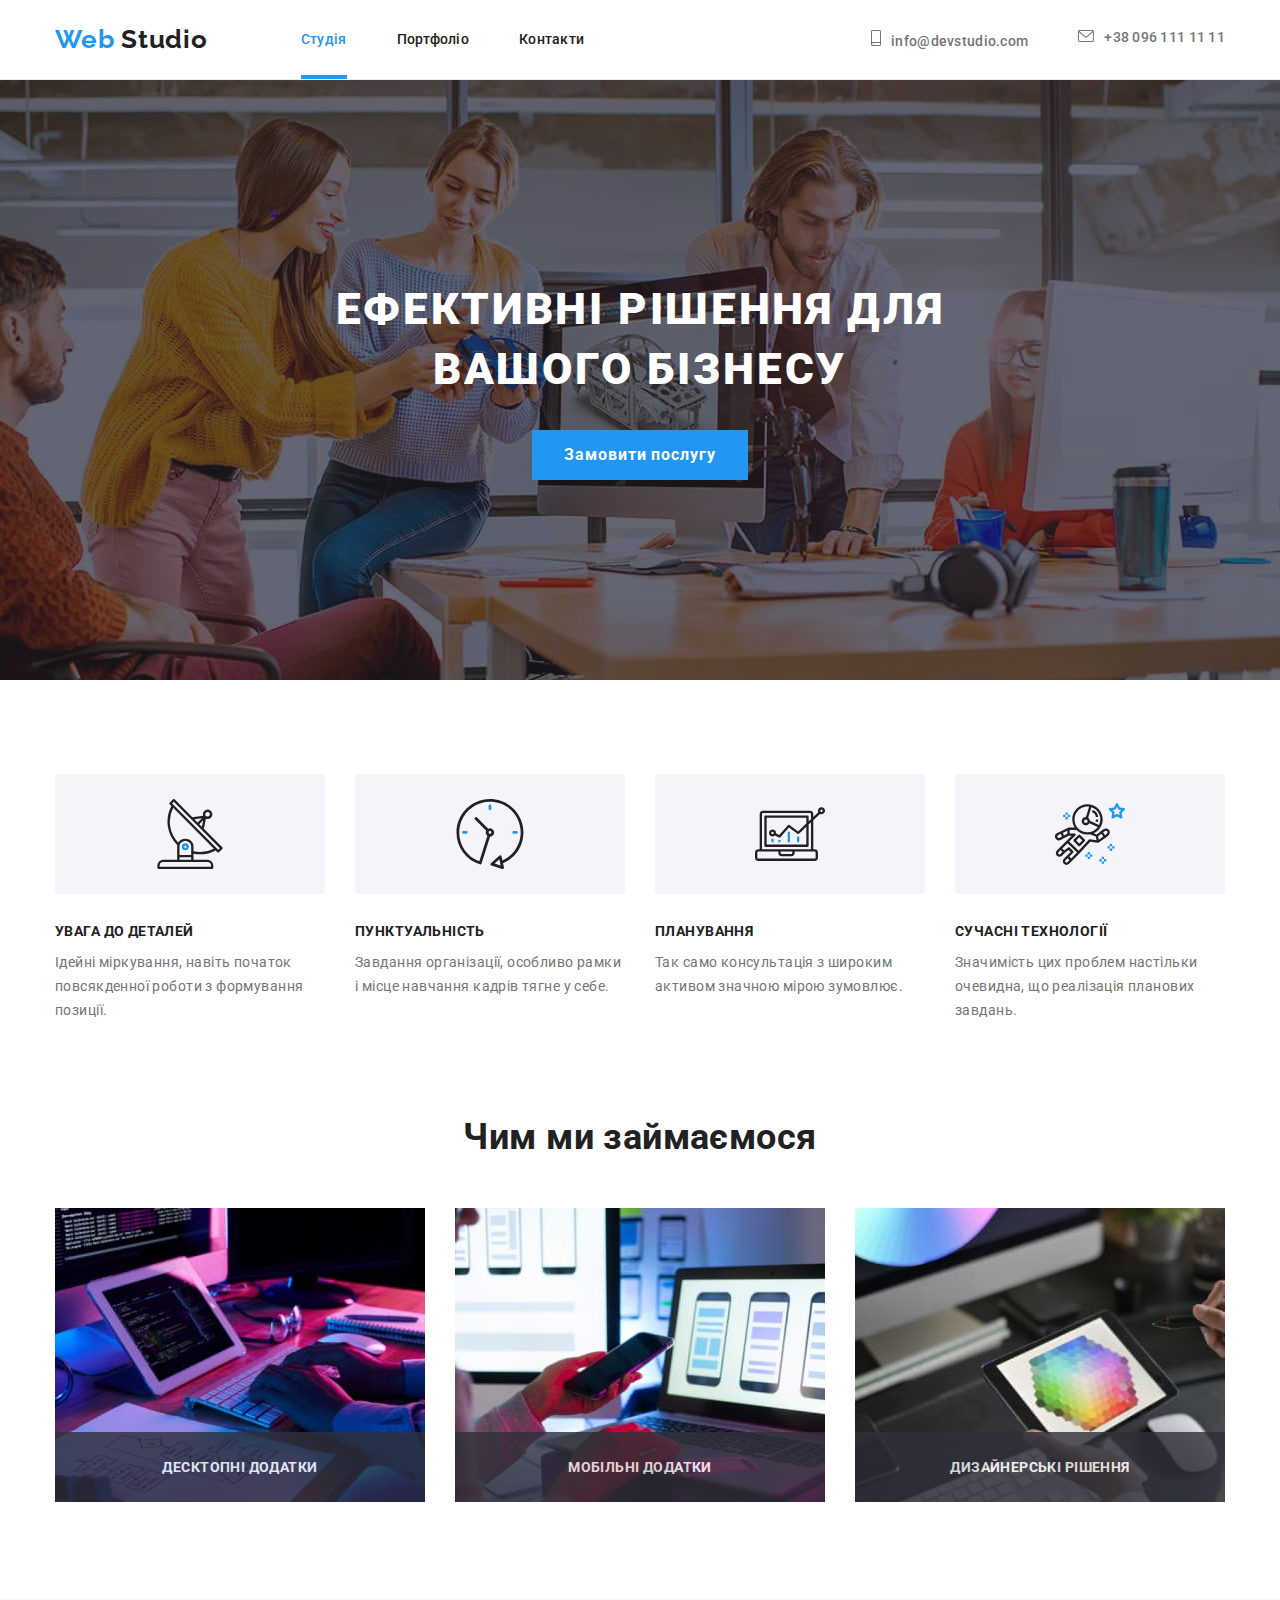
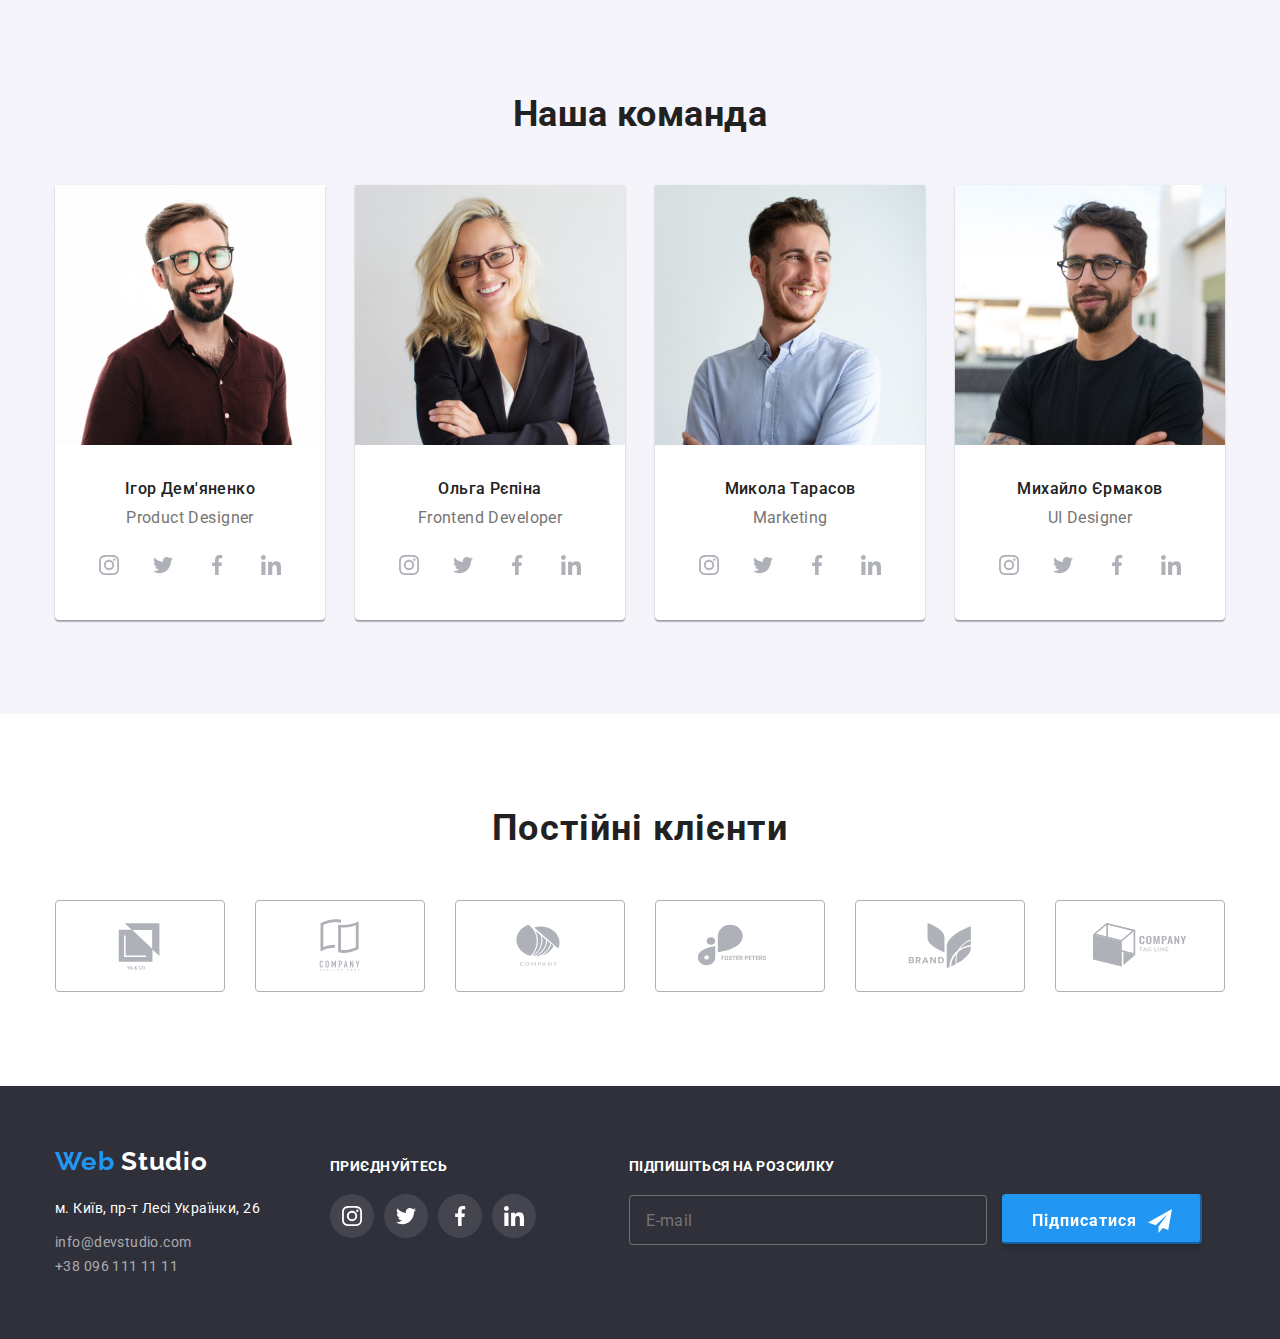
==== index.html @ ec2398a0 "btn footer" ====
<!DOCTYPE html>
<html lang="uk">
<head>
    <meta charset="UTF-8">
    <meta http-equiv="X-UA-Compatible" content="IE=edge">
    <meta name="viewport" content="width=device-width, initial-scale=1.0">
    <title>Studio</title>
    <link href="https://fonts.googleapis.com/css2?family=Raleway:wght@700&family=Roboto:wght@400;500;700;900&display=swap"
        rel="stylesheet">
    <link rel="stylesheet" href="https://cdnjs.cloudflare.com/ajax/libs/modern-normalize/1.1.0/modern-normalize.min.css">
    <link rel="stylesheet" href="./css/styles.css">
</head>
<body>
   
    <header>
        <div class="container-header container">
        
         <a href="/index.html" lang="en" class="logo">Web <span>Studio</span> </a>
        <nav>
            <ul class="menu-bar">
                
                <li class="menu-bar-item"><a href="./index.html" class="active nav">Студія</a></li>
                <li class="menu-bar-item"><a href="./portfolio.html" class="nav">Портфоліо</a></li>
                <li class="menu-bar-item"><a href="" class="nav">Контакти</a></li>
            </ul> 
        </nav>
             <ul class="contacts">
                
                <li class="contacts-list">
                    
                    <a href="mailto:info@devstudio.com" class="contact">
                        <svg class="contacts-icon" width="10" height="16">
                        <use class="phone-icon" href="./images/icons.svg#icon-smartphone"></use>
                    </svg>info@devstudio.com</a></li>
                <li class="contacts-list">
                   
                    <a href="tel:+380961111111" class="contact">
                        <svg class="contacts-icon" width="16" height="12">
                        <use class="envelope-icon" href="./images/icons.svg#icon-envelope-hover"></use>
                    </svg>+38 096 111 11 11</a></li>
             </ul>
            </div> 
    </header>
    <main>
        
        <section class="hello">
            <div class="container-hello container">
            <h1 class="hello-title">Ефективні рішення для вашого бізнесу</h1>
            <button type="button" class="btn-main" data-modal-open>Замовити послугу</button>
            </div>
            <div class="backdrop is-hidden" data-modal>
                <div class="modal">
                    
                    <button class="close" type="button" data-modal-close>
                        <svg class="close-img" width="30" height="30">
                            <use href="./images/icons.svg#icon-close">
                            </use>
                        </svg>
                    </button>
                </div>
            </div>
        </section>
        
        <section class="advantages">
            <h2 class="advantages-title">Наші переваги</h2>

            <div class="container-advantages container">

            
           
            <ul class="services">
                <li class="services-item">
                    <div class="image">
                <svg class="antenna icon">
                <use href="./images/icons.svg#icon-antenna" ></use>
                </svg>
                    </div>
                    <h3 class="services-title">УВАГА ДО ДЕТАЛЕЙ</h3>
                    <p class="services-text">Ідейні міркування, навіть початок повсякденної роботи з формування позиції.</p>
                </li>
                <li class="services-item">
                    <div class="image">
                        <svg class="clock icon">
                            <use href="./images/icons.svg#icon-clock"></use>
                        </svg>
                    </div>
                    <h3 class="services-title">ПУНКТУАЛЬНІСТЬ</h3>
                    <p class="services-text">Завдання організації, особливо рамки і місце навчання кадрів тягне у себе.</p>
                </li>
                <li class="services-item">
                    <div class="image">
                        <svg class="diagrmm icon">
                            <use href="./images/icons.svg#icon-diagram"></use>
                        </svg>
                    </div>
                    <h3 class="services-title">ПЛАНУВАННЯ</h3>
                    <p class="services-text">Так само консультація з широким активом значною мірою зумовлює.</p>
                </li>
                <li class="services-item">
                    <div class="image">
                        <svg class="astronaut icon">
                            <use href="./images/icons.svg#icon-astronaut"></use>
                        </svg>
                    </div>
                    <h3 class="services-title">СУЧАСНІ ТЕХНОЛОГІЇ</h3>
                    <p class="services-text">Значимість цих проблем настільки очевидна, що реалізація планових завдань.</p>
                </li>
            </ul>
            </div>
         </section>

         <section class="about">
            <div class="container-about container">
            <h2 class="about-title">Чим ми займаємося</h2>
          
            <ul class="pictures">
                <li class="pic">
                    <div class="about-overlay-wrapper">
                        <img src="./images/img1.jpg" alt="програміст кодує сайт" width="370">
                        <p class="about-overlay">Десктопні додатки</p>
                   </div>
            </li>
                <li class="pic">
                    <div class="about-overlay-wrapper">
                        <img src="./images/img2.jpg" alt="людина перед комп'ютером з мобільним телефоном в руках" width="370">
                         <p class="about-overlay">Мобільні додатки</p>
                    </div>
            </li>
                <li class="pic">
                    <div class="about-overlay-wrapper">
                        <img src="./images/img3.jpg" alt="людина сидить перед комп'ютером з планшетом в руках" width="370">
                        <p class="about-overlay">Дизайнерські рішення</p>
                    </div>    
            </li>
            </ul>
          
            </div>
        </section>
        
        <section class="our-team">
            <div class="container-our-team container">
            <h2 class="our-team-title">Наша команда</h2>
            <ul class="persons">
                <li class="person">
                    <img class="face" src="./images/person1.jpg" alt="фото чоловіка" width="270">
                    <div class="description">
                    <h3 class="name">Ігор Дем'яненко</h3>
                    <p class="position" lang="en">Product Designer</p>

                <ul class="icon-list">
                    <li class="icon-item">
                        <a href="" class="icon-item-link" rel="noopener noreferre" target="_blank">
                            <svg class="soc-net" width="20" height="20">
                                <use href="./images/icons.svg#icon-instagram"></use>
                            </svg>
                        </a>
                    </li>
                    <li class="icon-item">
                        <a href="" class="icon-item-link" rel="noopener noreferre" target="_blank">
                            <svg class="soc-net" width="20" height="20">
                                <use href="./images/icons.svg#icon-twitter"></use>
                            </svg>
                        </a>
                    </li>
                    <li class="icon-item">
                        <a href="" class="icon-item-link" rel="noopener noreferre" target="_blank">
                            <svg class="soc-net" width="20" height="20">
                                <use href="./images/icons.svg#icon-facebook"></use>
                            </svg>
                        </a>
                    </li>
                    <li class="icon-item">
                        <a href="" class="icon-item-link" rel="noopener noreferre" target="_blank">
                            <svg class="soc-net" width="20" height="20">
                                <use href="./images/icons.svg#icon-linkedin"></use>
                            </svg>
                        </a>
                    </li>
                </ul>
                    </div>
                </li>
                <li class="person">
                    <img class="face" src="./images/person2.jpg" alt="фото жінки" width="270">
                    <div class="description">
                    <h3 class="name">Ольга Рєпіна</h3>
                    <p class="position" lang="en">Frontend Developer</p>
                    <ul class="icon-list">
                        <li class="icon-item">
                            <a href="" class="icon-item-link" rel="noopener noreferre" target="_blank">
                                <svg class="soc-net" width="20" height="20">
                                    <use href="./images/icons.svg#icon-instagram"></use>
                                </svg>
                            </a>
                        </li>
                        <li class="icon-item">
                            <a href="" class="icon-item-link" rel="noopener noreferre" target="_blank">
                                <svg class="soc-net" width="20" height="20">
                                    <use href="./images/icons.svg#icon-twitter"></use>
                                </svg>
                            </a>
                        </li>
                        <li class="icon-item">
                            <a href="" class="icon-item-link" rel="noopener noreferre" target="_blank">
                                <svg class="soc-net" width="20" height="20">
                                    <use href="./images/icons.svg#icon-facebook"></use>
                                </svg>
                            </a>
                        </li>
                        <li class="icon-item">
                            <a href="" class="icon-item-link" rel="noopener noreferre" target="_blank">
                                <svg class="soc-net" width="20" height="20">
                                    <use href="./images/icons.svg#icon-linkedin"></use>
                                </svg>
                            </a>
                        </li>
                    </ul>
                </div>

                </li>
                <li class="person">
                    <img class="face" src="./images/person3.jpg" alt="фото чоловіка" width="270">
                    <div class="description">
                    <h3 class="name">Микола Тарасов</h3>
                    <p class="position" lang="en">Marketing</p>
                    <ul class="icon-list">
                        <li class="icon-item">
                            <a href="" class="icon-item-link" rel="noopener noreferre" target="_blank">
                                <svg class="soc-net" width="20" height="20">
                                    <use href="./images/icons.svg#icon-instagram"></use>
                                </svg>
                            </a>
                        </li>
                        <li class="icon-item">
                            <a href="" class="icon-item-link" rel="noopener noreferre" target="_blank">
                                <svg class="soc-net" width="20" height="20">
                                    <use href="./images/icons.svg#icon-twitter"></use>
                                </svg>
                            </a>
                        </li>
                        <li class="icon-item">
                            <a href="" class="icon-item-link" rel="noopener noreferre" target="_blank">
                                <svg class="soc-net" width="20" height="20">
                                    <use href="./images/icons.svg#icon-facebook"></use>
                                </svg>
                            </a>
                        </li>
                        <li class="icon-item">
                            <a href="" class="icon-item-link" rel="noopener noreferre" target="_blank">
                                <svg class="soc-net" width="20" height="20">
                                    <use href="./images/icons.svg#icon-linkedin"></use>
                                </svg>
                            </a>
                        </li>
                    </ul>
                    </div>
                </li>
                <li class="person">
                    <img class="face" src="./images/person4.jpg" alt="фото чоловіка" width="270">
                   <div class="description">
                    <h3 class="name">Михайло Єрмаков</h3>
                    <p class="position" lang="en">UI Designer</p>
                    <ul class="icon-list">
                        <li class="icon-item">
                            <a href="" class="icon-item-link" rel="noopener noreferre" target="_blank">
                                <svg class="soc-net" width="20" height="20">
                                    <use href="./images/icons.svg#icon-instagram"></use>
                                </svg>
                            </a>
                        </li>
                        <li class="icon-item">
                            <a href="" class="icon-item-link" rel="noopener noreferre" target="_blank">
                                <svg class="soc-net" width="20" height="20">
                                    <use href="./images/icons.svg#icon-twitter"></use>
                                </svg>
                            </a>
                        </li>
                        <li class="icon-item">
                            <a href="" class="icon-item-link" rel="noopener noreferre" target="_blank">
                                <svg class="soc-net" width="20" height="20">
                                    <use href="./images/icons.svg#icon-facebook"></use>
                                </svg>
                            </a>
                        </li>
                        <li class="icon-item">
                            <a href="" class="icon-item-link" rel="noopener noreferre" target="_blank">
                                <svg class="soc-net" width="20" height="20">
                                    <use href="./images/icons.svg#icon-linkedin"></use>
                                </svg>
                            </a>
                        </li>
                    </ul>
                    </div>
                </li>
            </ul>
            </div>
        </section>
        <section class="clients">
            <div class="container-clients container">
                <h2 class="clients-title">
                    Постійні клієнти
                </h2>
                <ul class="clients-icons">
                    <li class="client-icon">
                        <a href="" class="client-icon-logo" target="_blank" rel="noreferrer noopener">
                            <svg class="icon-logo" width="106" height="60">
                                <use href="./images/icons.svg#icon-logo-ya"></use>
                            </svg>
                        </a>
                    </li>
                    <li class="client-icon">
                        <a href="" class="client-icon-logo" target="_blank" rel="noreferrer noopener">
                            <svg class="icon-logo" width="106" height="60">
                                <use href="./images/icons.svg#icon-logo-company-tag"></use>
                            </svg>
                        </a>
                    </li>
                    <li class="client-icon">
                        <a href="" class="client-icon-logo" target="_blank" rel="noreferrer noopener">
                            <svg class="icon-logo" width="106" height="60">
                                <use href="./images/icons.svg#icon-logo-comp"></use>
                            </svg>
                        </a>
                    </li>
                    <li class="client-icon">
                        <a href="" class="client-icon-logo" target="_blank" rel="noreferrer noopener">
                            <svg class="icon-logo" width="106" height="60">
                                <use href="./images/icons.svg#icon-logo-foster""></use>
                            </svg>
                        </a>
                    </li>
                    <li class="client-icon">
                        <a href="" class="client-icon-logo" target="_blank" rel="noreferrer noopener">
                            <svg class="icon-logo" width="106" height="60">
                                <use href="./images/icons.svg#icon-logo-brand"></use>
                            </svg>
                        </a>
                    </li>
                    <li class="client-icon">
                        <a href="" class="client-icon-logo" target="_blank" rel="noreferrer noopener">
                            <svg class="icon-logo" width="106" height="60">
                                <use href="./images/icons.svg#icon-logo-tag"></use>
                            </svg>
                        </a>
                    </li>
                </ul>
            </div>
        </section>

    </main>

    <footer>
        <div class="container-address container">
            <div class="address-wrapper">
        <a href="/index.html" lang="en" class="logo footer-logo">Web <span class="footer-span">Studio</span> </a>
        
        <address class="address">
                м. Київ, пр-т Лесі Українки, 26 <br>
        
                <ul class="contacts-footer">
                    <li class="contact-footer-item"><a href="mailto:info@devstudio.com" class="contact-footer">info@devstudio.com</a></li>
                    <li class="contact-footer-item"><a href="tel:+380961111111" class="contact-footer">+38 096 111 11 11</a></li>
                </ul>
                
        </address> 

        </div>
        <div class="join">
            <p class="join-title">Приєднуйтесь</p>
            <ul class="icon-list footer-icons">
                <li class="icon-item">
                    <a href="" class="icon-item-link footer-icon-link" rel="noopener noreferre" target="_blank">
                        <svg class="soc-net" width="20" height="20">
                            <use href="./images/icons.svg#icon-instagram"></use>
                        </svg>
                    </a>
                </li>
                <li class="icon-item">
                    <a href="" class="icon-item-link footer-icon-link" rel="noopener noreferre" target="_blank">
                        <svg class="soc-net" width="20" height="20">
                            <use href="./images/icons.svg#icon-twitter"></use>
                        </svg>
                    </a>
                </li>
                <li class="icon-item">
                    <a href="" class="icon-item-link footer-icon-link" rel="noopener noreferre" target="_blank">
                        <svg class="soc-net" width="20" height="20">
                            <use href="./images/icons.svg#icon-facebook"></use>
                        </svg>
                    </a>
                </li>
                <li class="icon-item">
                    <a href="" class="icon-item-link footer-icon-link" rel="noopener noreferre" target="_blank">
                        <svg class="soc-net" width="20" height="20">
                            <use href="./images/icons.svg#icon-linkedin"></use>
                        </svg>
                    </a>
                </li>
            </ul>
        </div>
        <div class="form-sign-up">
         <form class="sign-up">

            <b class="sign-up-title">Підпишіться на розсилку</b>

            <lable for="user-email" class="sign-up-email-lable"></lable>
            <input class="sign-up-email" type="email" name="email" id="user-email" placeholder="E-mail">
            <button type="submit" class="btn-sign-up">Підписатися</button>
         </form>
        
</div>
    </div>
    </footer>
<script src="./js/modal.js"></script>
</body>
</html>
---- css/styles.css ----
:root {
  --main-text-color: #757575;
  --title-color: #212121;
  --active-element-color: #2196f3;
  --additional-color: #ffffff;
  --footer-color: #2f303a;
}

body {
  color: var(--main-text-color);

  font-family: "Roboto", sans-serif;
  font-weight: 400;
  font-size: 14px;

  letter-spacing: 0.03em;
  margin: 0;
}

ul {
  list-style: none;
}

a {
  text-decoration: none;
  color: inherit;
}

.container {
  width: 1200px;
  margin: 0 auto;
  padding: 0 15px;

}

/*-----------------header-----------*/

.logo {
  display: block;
  margin-right: 93px;
  color: var(--active-element-color);
  text-decoration: none;

  font-family: "Raleway", sans-serif;
  font-weight: 700;
  font-size: 26px;
  line-height: 1.2;
  letter-spacing: 0.03em;
}

.logo>span {
  color: var(--title-color);
}

.menu-bar {
  display: flex;
  padding-left: 0;
  margin-top: 0;
  margin-bottom: 0;


}

.menu-bar-item {
  margin-right: 50px;
  
}

.logo>.footer-span {
  color: var(--additional-color);
}


.contacts {
  display: flex;

  margin-top: 0;
  margin-bottom: 0;
  margin-left: auto;

  padding-left: 0;

  font-family: "Roboto";
  font-style: normal;
  font-weight: 500;
  line-height: 1.14;
  letter-spacing: 0.02em;

  color: var(--main-text-color);
}

.contacts-list {
  justify-content: center;
}

.contacts-list:not(:last-child) {
  margin-right: 50px;
}

.contact {
  display: inline-block;
  fill: var(--main-text-color);
  transition:color 250ms cubic-bezier(0.4, 0, 0.2, 1),
  fill 250ms cubic-bezier(0.4, 0, 0.2, 1);
}



.contacts-icon {
  margin-right: 10px;

}

.nav:hover,
.nav:focus,
.contact:hover,
.contact:focus {
  color: var(--active-element-color);
  fill: var(--active-element-color);
  
}


nav {
  color: var(--title-color);
  font-weight: 500;
  line-height: 1.14;
  letter-spacing: 0.02em;
  
}
.nav{
transition: color 250ms cubic-bezier(0.4, 0, 0.2, 1);
}

.active {
  color: var(--active-element-color);
  position:relative;
  
}

.active::after {
  position: absolute;
  bottom: -32px;
  content: '';
  display: block;
  width: 100%;
  border-bottom: 4px solid #2196F3;

}

.active:hover::after{}

.container-header {
  display: flex;
  align-items: center;
}

header {
  
  padding-top: 24px;
  padding-bottom: 24px;
  border-bottom: 1px solid #ECECEC;

}
/*---------------backdrop------------*/

.backdrop{
  position:fixed;
  top:0;
  left:0;

  width:100%;
  height:100%;

  background-color:rgba(0, 0, 0, 0.2); 
  opacity:1;
  transition:opacity 1000ms cubic-bezier(0.4, 0, 0.2, 1);

}

.modal{

  position:absolute;
  display:flex;
  justify-content: end;

  padding: 8px;


  height:581px;
  width:528px;

  background-color: white;
  top:50%;
  left:50%;
  opacity:1;
  transform:translate(-50%, -50%) scaleX(1);
 
  transition:scale 1s cubic-bezier(0.4, 0, 0.2, 1),
  opacity 1s cubic-bezier(0.4, 0, 0.2, 1);
  
  }

  .backdrop.is-hidden.modal{
    transform: translate(-50%, -50%) scale(0);
    opacity:0;
  }


.close{
  display:block;
  display:flex;
  
  width: 30px;
  height: 30px;
  margin:0;
  padding:0;
  border-radius: 50% 50%;
  overflow: hidden;
  background-color: #FFFFFF;
  border: 1px solid rgba(0, 0, 0, 0.1);
}

.close-img{
  display: block;
  align-items: center;
  justify-content: center;
  
}

.backdrop.is-hidden{
  opacity: 0;
  pointer-events: none;
  
}

/*---------------hero------------*/

.hello {
  background-image: linear-gradient(rgba(47, 48, 58, 0.4), rgba(47, 48, 58, 0.4)),
    url('../images/hero.jpg');
  background-color: #2F303A66;
  margin: 0 auto;
  max-width: 1600px;
  height: 600px;
  background-position: center;
  padding-top: 200px;
  padding-bottom: 200px;
}


.hello-title {
  width: 696px;
  margin-top: 0px;
  margin-bottom: 30px;
  margin-left: auto;
  margin-right: auto;

  color: var(--additional-color);

  font-weight: 900;
  font-size: 44px;
  line-height: 1.36;

  text-align: center;
  letter-spacing: 0.06em;
  text-transform: uppercase;
}



h2,
h3 {
  color: var(--title-color);
}



footer {
  background-color: var(--footer-color);
}

.btn-main {
  display: block;
  min-width: 216px;
  height: 50px;
  margin: 0 auto;
  border: 1px transparent;


  color: var(--additional-color);
  background-color: var(--active-element-color);

  font-family: inherit;
  font-weight: 700;
  font-size: 16px;
  line-height: 1.88;

  text-align: center;
  letter-spacing: 0.06em;
 
  
}



/*---------------advantages------------*/

.advantages {
  padding-top: 94px;
  padding-bottom: 94px;

}

.image {
  width: 270px;
  height: 120px;
  background-color: #F5F4FA;
  display: flex;
  justify-content: center;
  align-items: center;
  border-radius: 4px;
}

.icon {
  display: block;
  width: 70px;
  height: 70px;


}

.services-title {
  font-weight: 700;
  line-height: 1.14;
  letter-spacing: 0.03em;
  text-transform: uppercase;
  font-size: 14px;
  margin: 0;
  margin-top: 30px;


}

.services {
  display: flex;
  margin: 0;
  padding: 0;
}

.services-item:not(:last-of-type) {
  margin-right: 30px;
}

.advantages-title {
  margin: -1;
  position: absolute;
  width: 1px;
  height: 1px;
  border: 0;
  padding: 0;
  white-space: nowrap;
  clip-path: inset(100%);
  clip: rect(0 0 0 0);
  overflow: hidden;

}

.services-text {
  margin: 0;
  padding-top: 10px;
  line-height: calc(24/14);
}



/*---------------about------------*/

.about {
  padding-top: 0;
  padding-bottom: 94px
}

.about-title {
  font-weight: 700;
  font-size: 36px;
  line-height: 1.17;
  text-align: center;
  margin: 0;

}

.pictures {
  margin: 0;
  padding: 0;
  display: flex;
  margin-top: 50px;

}

.pic:not(:last-child) {
  margin-right: 30px;
}

.pic {
  display: block;
}

.about-overlay {

  position: absolute;
  bottom: 3px;
  left: 0;

  width: 370px;
  height: 70px;
  background-color: #2F303A;
  opacity: 0.8;
  margin: 0;


  font-weight: 700;
  font-size: 14px;
  line-height: 16px;
  text-align: center;
  letter-spacing: 0.03em;
  text-transform: uppercase;
  padding-top: 27px;

  color: var(--additional-color);


}

.about-overlay-wrapper {
  position: relative;
}


/*---------------our team------------*/

.our-team {
  padding-top: 94px;
  padding-bottom: 94px;
  background-color: #F5F4FA;
}

.our-team-title {
  font-weight: 700;
  font-size: 36px;
  line-height: 1.17;
  text-align: center;
  margin-bottom: 50px;
  margin-top: 0;

}


.name {
  margin: 0;
  font-weight: 500;
  font-size: 16px;
  line-height: 1.2;

  text-align: center;
}

.position {
  margin-top: 10px;
  margin-left: 0;
  margin-bottom: 0;
  margin-right: 0;
  font-size: 16px;
  line-height: 1.19;

  text-align: center;
}

.description {
  padding-top: 30px;
  padding-bottom: 30px;
}

.persons {
  display: flex;
  padding: 0;
  margin: 0;

}

.person {
  box-shadow: 0px 1px 3px rgba(0, 0, 0, 0.12), 0px 1px 1px rgba(0, 0, 0, 0.14), 0px 2px 1px rgba(0, 0, 0, 0.2);
  border-radius: 0px 0px 4px 4px;
  background-color: var(--additional-color);
}



.person:not(:last-of-type) {
  margin-right: 30px;
}

.icon-list {
  list-style: none;
  display: flex;
  margin-top: 16px;
  margin-left: 32px;
  padding: 0;

}



.icon-item:not(:last-of-type) {
  margin-right: 10px;
}

.soc-net {
  display: block;
  margin: 12px auto;

}

.icon-item-link {
  display: inline-block;
  width: 44px;
  height: 44px;
  color: var(--main-text-color);
  fill: #AFB1B8;
  border:none;
  background-color: var(--additional-color);
  transition: fill 250ms cubic-bezier(0.4, 0, 0.2, 1),
  border-radius 250ms cubic-bezier(0.4, 0, 0.2, 1),
  border-color 250ms cubic-bezier(0.4, 0, 0.2, 1),
  background-color 250ms cubic-bezier(0.4, 0, 0.2, 1);
}

.icon-item-link:hover,
.icon-item-link:focus {

  fill: var(--additional-color);
  border-radius: 50%;
  border-color: rgba(33, 150, 243, 1) 1px solid;
  background-color: rgba(33, 150, 243, 1);

}


/*---------------clients------------*/

.clients {
  padding-top: 94px;
  padding-bottom: 94px;
}

.clients-title {

  font-weight: 700;
  font-size: 36px;
  line-height: 1.166;
  text-align: center;
  letter-spacing: 0.03em;
  margin: 0;
  color: #212121;
}

.clients-icons {
  display: flex;
  justify-content: center;
  margin: 0;
  margin-top: 50px;
  padding: 0;
}

.client-icon:not(:last-of-type) {
  margin-right: 30px;
}


.client-icon-logo {
  display: block;
  display: flex;
  margin: 0;
  padding: 0;
  width: 170px;
  height: 92px;
  border: 1px solid #AFB1B8;
  border-radius: 4px;
  justify-content: center;
  align-items: center;
  fill: #AFB1B8;
  transition: fill 250ms cubic-bezier(0.4, 0, 0.2, 1),
  border-color 250ms cubic-bezier(0.4, 0, 0.2, 1);
}

.client-icon-logo:hover,
.client-icon-logo:focus {
  fill: rgba(33, 150, 243, 1);
  border-color: rgba(33, 150, 243, 1);
}

/*---------------footer------------*/

.container-address {
  display: flex;


}

footer {
  padding-top: 60px;
  padding-bottom: 60px;

}


address {
  display: inline-block;
  color: var(--additional-color);
  font-style: normal;
  line-height: 1.71;
  margin-top: 20px;
}

.contacts-footer {

  display: inline-block;
  margin: 0;
  margin-top: 10px;
  padding: 0;
}

.contact-footer {

  color: rgba(255, 255, 255, 0.6);
  line-height: 1.71;
  letter-spacing: 0.03em;

}


.footer-logo {
  margin: 0;

}



.footer-icon-link {
  fill: var(--additional-color);

  border-radius: 50%;
  border-color: black 1px solid;
  background-color: rgba(255, 255, 255, 0.1);
  transition:background-color 250ms cubic-bezier(0.4, 0, 0.2, 1);
}


.footer-icon-link:hover,
.footer-icon-link:focus {
  background-color: rgba(33, 150, 243, 1);

}

.footer-icons {
  margin: 0;
  padding: 0;
  list-style: none;
}

.join-title {

  font-style: normal;
  font-weight: 700;
  font-size: 14px;
  line-height: 16px;
  letter-spacing: 0.03em;
  text-transform: uppercase;

  color: #FFFFFF;
  margin: 0;
  margin-bottom: 20px;
}

.join {
  margin-left: 70px;
  margin-top: 12px;
}

.form-sign-up{
  margin-left: 93px;
   margin-top: 12px;
   margin-bottom: 0;
   margin-right: 0;
}
 .sign-up-title{
  display:block;
  margin-bottom: 20px;
  font-family: 'Roboto';
    font-style: normal;
    font-weight: 700;
    font-size: 14px;
    line-height: 1,14;
    letter-spacing: 0.03em;
    text-transform: uppercase;
  
    color: #FFFFFF;
 }

 .sign-up-submit,
 .sign-up-email  {
  display: inline-block;

 }


 .sign-up-email{

  padding-left:16px;
  width:358px;
  height:50px;
  width: 358px;
  background-color: #2F303A;
  
   
    border: 1px solid rgba(255, 255, 255, 0.3);
    /*filter: drop-shadow(0px 4px 4px rgba(0, 0, 0, 0.15));*/
    border-radius: 4px;

    font-family: 'Roboto';
      font-style: normal;
      font-weight: 400;
      font-size: 16px;
      line-height: 1.25;
      
      letter-spacing: 0.03em;
    
      color: rgba(255, 255, 255, 0.6);

 }

 .btn-sign-up{

  position:relative;
  margin-left: 12px;
  padding: 10px 28px;
  width: 200px;
  height: 50px;
  
  background: #2196F3;
  box-shadow: 0px 4px 4px rgba(0, 0, 0, 0.15);
  border-radius: 4px;
  border-color: rgba(33, 150, 243, 1);

  font-family: 'Roboto';
    font-style: normal;
    font-weight: 700;
    font-size: 16px;
    line-height:1.88;
    
   text-align: left;
    letter-spacing: 0.06em;
  
    color: #FFFFFF;

 }
 
 .btn-sign-up::after{
  content:'';
  display:inline-block;
  width:24px;
  height:24px;
  background-image: url('../images/send-icon.svg');
  
  position:absolute;
  top:13px;
  right:28px;
 }


/*---------------examples------------*/

.examples-title {
  margin: -1;
  position: absolute;
  width: 1px;
  height: 1px;
  border: 0;
  padding: 0;
  white-space: nowrap;
  clip-path: inset(100%);
  clip: rect(0 0 0 0);
  overflow: hidden;


}

.examples {
  padding-top: 94px;
  padding-bottom: 94px;

}

.work-list {
  display: flex;
  margin: 0 auto;
  padding: 0;
  justify-content: center;

}

.work-list-item:not(:last-child) {
  margin-right: 8px;

}


.btn-secondary {
  display: block;

  padding: 6px 22px;

  color: var(--title-color);
  background-color: #ffffff;

  font-family: Roboto;
  font-style: normal;
  font-weight: 500;
  font-size: 16px;
  line-height: 1.62;

  text-align: center;
  letter-spacing: inherit;

  border-radius: 4px;
  background: #F5F4FA;
  border-style: none;

  cursor: pointer;
  transition:color 250ms cubic-bezier(0.4, 0, 0.2, 1),
             box-shadow 250ms cubic-bezier(0.4, 0, 0.2, 1),
             background-color 250ms cubic-bezier(0.4, 0, 0.2, 1);
}



.btn-secondary:hover,
.btn-secondary:focus {
  color: var(--additional-color);
  box-shadow: 0px 3px 1px rgba(0, 0, 0, 0.1), 0px 1px 2px rgba(0, 0, 0, 0.08), 0px 2px 2px rgba(0, 0, 0, 0.12);
  background-color: var(--active-element-color);
}

.work-title,
.work-text {
  margin: 0;
}

.work-description {
  padding: 20px 24px;
  border: 1px solid #EEEEEE;

}

/*---------------works------------*/
.work-title {
  padding: 0;
  margin: 0;

  font-weight: 700;
  font-size: 18px;
  line-height: 2;

  letter-spacing: 0.06em;
}

.work-text {
  padding: 0;
  margin: 0;

  font-size: 16px;
  line-height: 1.9;
  padding: 0;
  margin: 0;
}

.work-pic {
  padding: 0;
  margin: 0;
  display:block;
}

.work-link {
  width: 370px;
  padding: 0;
  margin: 0;
  display: block;
  transition:box-shadow 250ms cubic-bezier(0.4, 0, 0.2, 1),

}

.works {
  margin-top: 50px;
  margin-bottom: 0px;
  margin-left: 0;
  margin-right: 0;
  padding: 0;


  display: flex;
  flex-wrap: wrap;
  gap: 30px;

}

.work {

  border-bottom: 1px solid #EEEEEE;
  padding: 0;
  margin: 0;
  flex-basis: calc((100% - 60px)/3);

}

.work-link:hover .work-overlay-text{
 transform: translateY(0);
  opacity: 1;
}

.work-link:hover{
box-shadow: 0px 1px 1px rgba(0, 0, 0, 0.12), 0px 4px 4px rgba(0, 0, 0, 0.06), 1px 4px 6px rgba(0, 0, 0, 0.16);
}


.work-overlay-text {
  position: absolute;
  top: 0;
  left: 0;
  
  transform: translateY(100%);
  opacity:0;
  transition:transform 250ms cubic-bezier(0.4, 0, 0.2, 1),
  opacity 250ms cubic-bezier(0.4, 0, 0.2, 1);

  width: 100%;
  height: 100%;
  padding-top:63px;
  padding-right: 24px;
  padding-bottom: 63px;
  padding-left: 24px;
  margin: 0;
 
  background-color: rgba(33, 150, 243, 0.9);
  opacity: 0;
  font-weight: 400;
  font-size: 18px;
  line-height: 1.56;

  letter-spacing: 0.03em;

  color: var(--additional-color);

}

.work-overlay {
  position: relative;
  overflow: hidden;
  
}
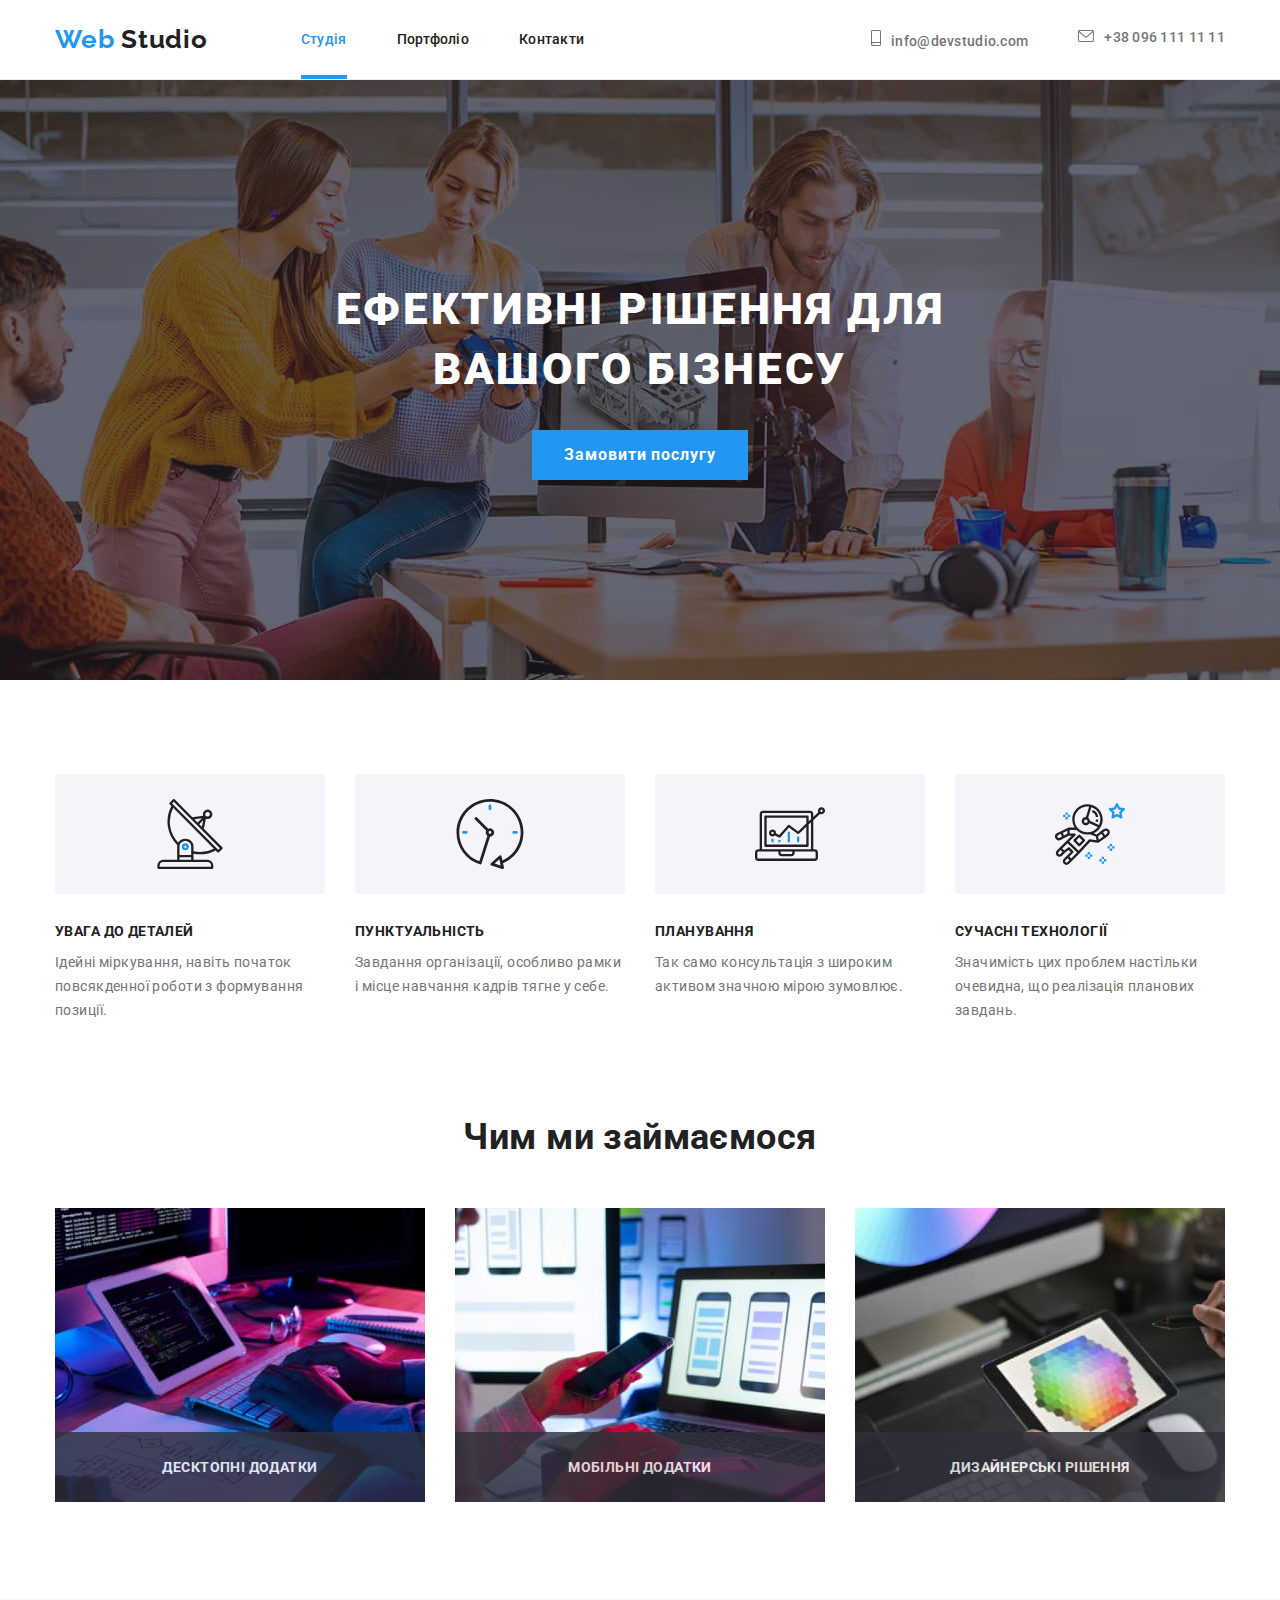
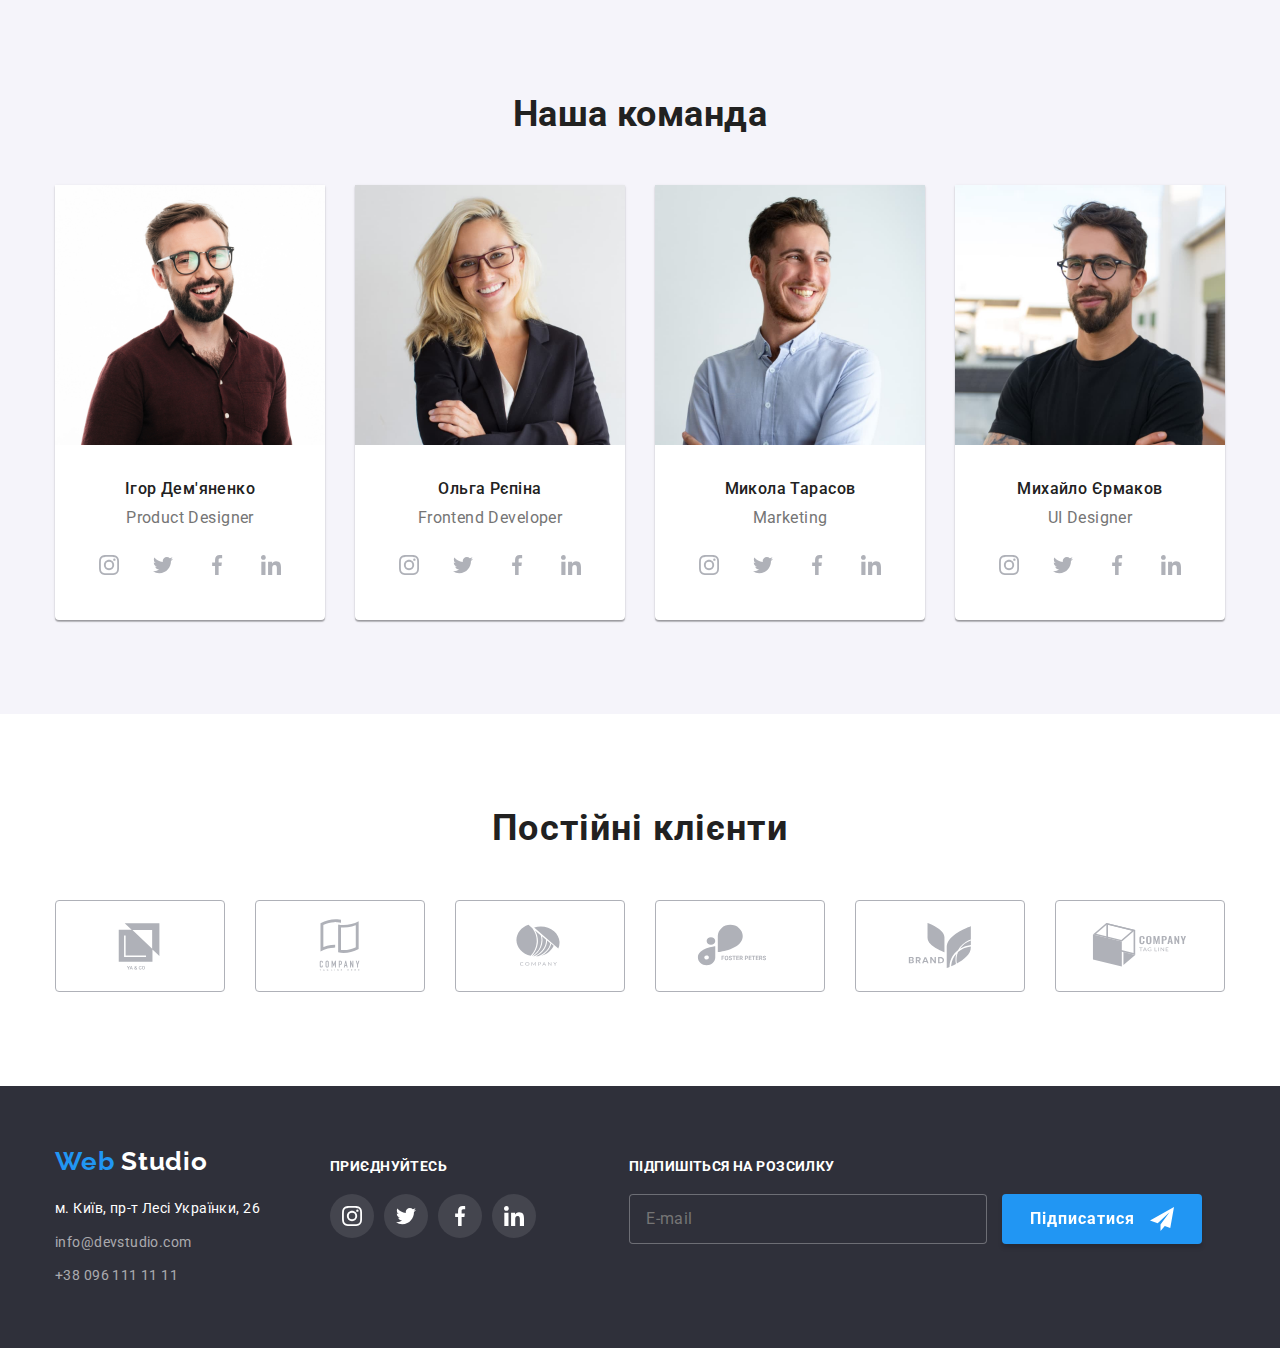
==== commit 7a1a16a4: "fixed" ====
--- a/index.html
+++ b/index.html
@@ -45,10 +45,13 @@
         
         <section class="hello">
             <div class="container-hello container">
+
             <h1 class="hello-title">Ефективні рішення для вашого бізнесу</h1>
             <button type="button" class="btn-main" data-modal-open>Замовити послугу</button>
             </div>
+
             <div class="backdrop is-hidden" data-modal>
+                
                 <div class="modal">
                     
                     <button class="close" type="button" data-modal-close>
@@ -57,6 +60,59 @@
                             </use>
                         </svg>
                     </button>
+
+                 <div class="form-container">
+                    <form class="user-information">
+                        <h2 class="form-title">Залиште свої дані, ми вам передзвонимо</h2>
+
+                        <label class="personal-inf">Ім'я
+                        <div class="decor">
+                        <input type="text" class="personal-data" name="user-name" autofocus>
+                        <svg class="modal-icon" width="18" height="18">
+                            <use href="./images/icons.svg#icon-person"></use>
+                        </svg>
+                        </div>
+                        </label>
+
+                        <label class="personal-inf">Телефон
+                        <div class="decor">
+                        <input type="tel" name="user-tel" class="personal-data">
+                        <svg class="modal-icon" width="18" height="18">
+                            <use href="./images/icons.svg#icon-phone"></use>
+                        </svg>
+                        </div>
+                        </label>
+
+                        <label class="personal-inf">Пошта
+                        <div class="decor">
+                        <input type="email" name="user-email" class="personal-data">
+                        <svg class="modal-icon" width="18" height="18">
+                            <use href="./images/icons.svg#icon-email"></use>
+                        </svg>
+                        </div>
+                        </label>
+
+                        <label class="personal-inf">Коментар
+                        <textarea name="comments"  rows="10" placeholder="Введіть текст" class="personal-data text-comment"></textarea>
+                        </label>
+
+                        <label class="agreement">
+                        <input type="checkbox" class="user-agreement" name="user-agreement" value="submit">
+                        
+                        <svg class="agreement-img">
+                            <use href="./images/icons.svg#icon-check" width="16" height="15"></use>
+                        </svg>
+                        <span class="agreement-img-before"></span>
+                        <p class="agreement-input">Погоджуюся з розсилкою та приймаю 
+                            <div class="link-underline"><a href="" class="agreement-link">Умови договору</a></div> 
+                        </p>
+                        </label>
+
+                        <button type="submit" class="btn-agree">Відправити</button>
+
+
+                    </form>
+                    </div>
                 </div>
             </div>
         </section>
@@ -404,6 +460,7 @@
 
             <lable for="user-email" class="sign-up-email-lable"></lable>
             <input class="sign-up-email" type="email" name="email" id="user-email" placeholder="E-mail">
+            
             <button type="submit" class="btn-sign-up">Підписатися</button>
          </form>
         
--- a/css/styles.css
+++ b/css/styles.css
@@ -181,11 +181,6 @@
 .modal{
 
   position:absolute;
-  display:flex;
-  justify-content: end;
-
-  padding: 8px;
-
 
   height:581px;
   width:528px;
@@ -210,10 +205,14 @@
 .close{
   display:block;
   display:flex;
+
+  margin-right:8px;
+  margin-top: 8px;
+  margin-left: auto;
   
   width: 30px;
   height: 30px;
-  margin:0;
+  
   padding:0;
   border-radius: 50% 50%;
   overflow: hidden;
@@ -221,10 +220,17 @@
   border: 1px solid rgba(0, 0, 0, 0.1);
 }
 
+.close:hover{
+  fill:#2196F3;
+  cursor: pointer;
+}
+
 .close-img{
   display: block;
   align-items: center;
   justify-content: center;
+  width:100%;
+  height:100%;
   
 }
 
@@ -234,6 +240,199 @@
   
 }
 
+.form-container{
+  width:calc(528px - 80px);
+  height:501px;
+  margin:0;
+  margin-left: 41px;;
+}
+
+.form-title{
+
+  margin:0;
+  margin-bottom: 12px;
+
+  font-family: 'Roboto';
+    font-style: normal;
+    font-weight: 700;
+    font-size: 20px;
+    line-height: 1.15;
+    text-align: center;
+    letter-spacing: 0.03em;
+  
+    color: #212121;
+}
+
+.personal-data{
+  
+  display:block;
+  width:448px;
+  height:40px;
+
+  margin-bottom: 10px;
+  padding-left:42px;
+  
+  border: 1px solid rgba(33, 33, 33, 0.2);
+  border-radius: 4px;
+  outline:none;
+
+}
+
+.personal-data:focus {
+border: 1px solid #2196F3;
+transition: border 250ms cubic-bezier(0.4, 0, 0.2, 1);
+}
+
+.decor{
+  position:relative;
+}
+
+.modal-icon{
+  position:absolute;
+  top:11px;
+  left:12px;
+  fill:rgba(33, 33, 33, 1);
+}
+
+.text-comment{
+  height:120px;
+  padding:12px 16px;
+  resize:none;
+  margin-bottom:0;
+  
+  
+}
+.personal-inf{
+
+  display:inline-block;
+  
+  font-family: 'Roboto';
+    font-style: normal;
+    font-weight: 400;
+    font-size: 12px;
+    line-height:1.666;
+    color: #757575;
+   
+    letter-spacing: 0.01em; 
+}
+
+.personal-data:focus+.modal-icon{
+  fill:#2196F3;
+  transition:fill 250ms cubic-bezier(0.4, 0, 0.2, 1);
+}
+
+
+
+.btn-agree{
+  display:block;
+  width: 200px;
+  height: 50px;
+  
+  background: #188CE8;
+    border: 1px solid #188CE8;
+    box-shadow: 0px 4px 4px rgba(0, 0, 0, 0.15);
+    border-radius: 4px;
+
+    font-family: 'Roboto';
+      font-style: normal;
+      font-weight: 700;
+      font-size: 16px;
+      line-height: 1.88;
+      
+      text-align: center;
+      letter-spacing: 0.06em;
+    
+      color:var(--additional-color);
+      margin:auto;
+}
+
+.btn-agree:focus,
+.btn-agree:hover{
+  cursor: pointer;
+  
+    background-color: #2196F3;
+      border: 1px solid #2196F3;
+      box-shadow: 0px 4px 4px rgba(0, 0, 0, 0.15);
+      border-radius: 4px;
+
+     transition: background-color 250ms cubic-bezier(0.4, 0, 0.2, 1),
+                 border 250ms cubic-bezier(0.4, 0, 0.2, 1),
+                 box-shadow 250ms cubic-bezier(0.4, 0, 0.2, 1);
+
+}
+
+
+.agreement{
+  display:flex;
+  justify-content: center;
+  align-items: center;
+}
+
+.agreement-input{
+  margin-left:-6px;
+ 
+    line-height: 1.71;
+    letter-spacing: 0.03em;
+    color: #757575;
+}
+
+.agreement-link{
+  position:relative;
+  font-family: 'Roboto';
+    font-style: normal;
+    font-weight: 400;
+    font-size: 14px;
+    line-height: 1.71;
+    
+  
+  
+    letter-spacing: 0.03em;
+    color: #2196F3;
+}
+
+.agreement-link::after{
+  content: '';
+  position:absolute;
+  display:block;
+  bottom:0;
+  left:0;
+  width:100%;
+  border-top: 0.5px solid rgba(33, 150, 243, 1);
+  
+  
+
+}
+
+.user-agreement{
+  appearance: none;
+  -webkit-appearance: none;
+  -moz-appearance: none;
+  -ms-progress-appearance:none ;
+  position:absolute;
+}
+
+.agreement-img{
+  display:inline-block;
+  
+  width:16px;
+  height:15px;
+
+  
+}
+.user-agreement:checked~.agreement-img-before{
+  opacity:0;
+  transition: opacity 250ms cubic-bezier(0.4, 0, 0.2, 1);
+}
+
+.agreement-img-before {
+  display: block;
+  height: 15px;
+  width: 16px;
+  border: 1px solid #212121;
+  background-color: var(--additional-color);
+    transform: translateX(-100%);
+    opacity:1;
+}
 /*---------------hero------------*/
 
 .hello {
@@ -630,14 +829,18 @@
   padding: 0;
 }
 
-.contact-footer {
+.contact-footer-item {
 
   color: rgba(255, 255, 255, 0.6);
   line-height: 1.71;
   letter-spacing: 0.03em;
-
-}
-
+  font-weight:400;
+
+}
+
+.contact-footer-item:not(:last-of-type){
+  margin-bottom: 9px;
+}
 
 .footer-logo {
   margin: 0;
@@ -750,7 +953,7 @@
   background: #2196F3;
   box-shadow: 0px 4px 4px rgba(0, 0, 0, 0.15);
   border-radius: 4px;
-  border-color: rgba(33, 150, 243, 1);
+  border:none;
 
   font-family: 'Roboto';
     font-style: normal;
@@ -764,6 +967,12 @@
     color: #FFFFFF;
 
  }
+
+ .btn-sign-up:hover
+ {
+  cursor:pointer;
+  
+ }
  
  .btn-sign-up::after{
   content:'';
